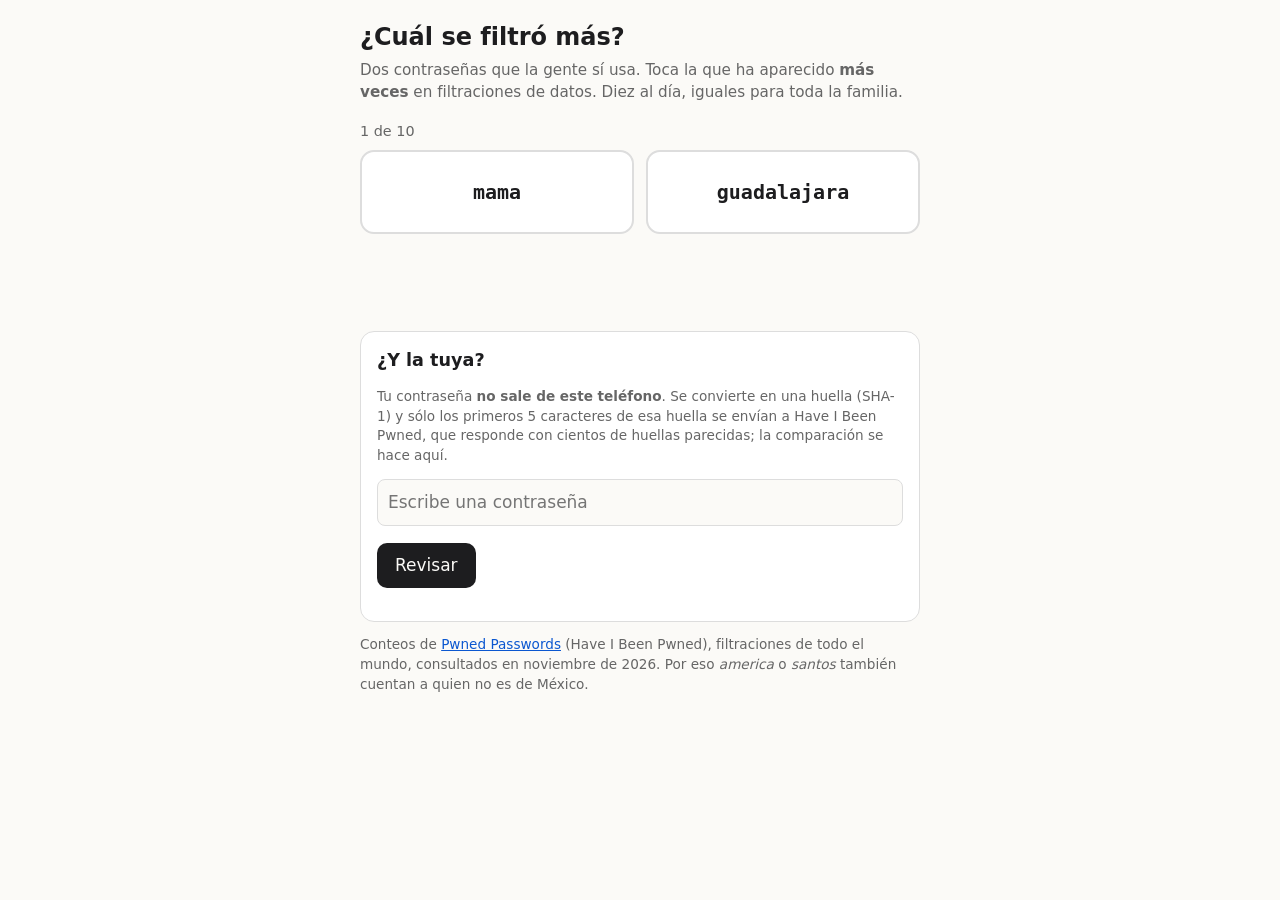
==== index.html @ 19a0a6c8 "Update ¿Cuál se filtró más? 2026-11-04 🤖 Generated with [Claude Code](https://claude.com/claude-code" ====
<!doctype html>
<html lang="es-MX">
<head>
<meta charset="utf-8">
<meta name="viewport" content="width=device-width, initial-scale=1">
<title>¿Cuál se filtró más? · un juego diario de contraseñas</title>
<meta name="description" content="Dos contraseñas que se usan en México: toca la que aparece más en filtraciones de datos. Diez pares al día, los mismos para todos.">
<style>
  :root { --bg:#fbfaf7; --fg:#1d1d1f; --mute:#666; --ok:#1a7f37; --bad:#b42318; --card:#fff; --line:#ddd; --accent:#b42318; --link:#0b57d0; }
  @media (prefers-color-scheme: dark) { :root { --bg:#141414; --fg:#eee; --mute:#aaa; --ok:#4ac26b; --bad:#ff6b5e; --card:#1f1f1f; --line:#333; --accent:#ff6b5e; --link:#8ab4f8; } }
  body { margin:0; font:17px/1.45 system-ui, sans-serif; background:var(--bg); color:var(--fg); }
  main { max-width:560px; margin:0 auto; padding:20px 16px 48px; }
  h1 { font-size:1.5rem; margin:0 0 4px; }
  .sub { color:var(--mute); margin:0 0 18px; font-size:.95rem; }
  .progress { color:var(--mute); font-size:.9rem; margin-bottom:8px; }
  .pair { display:grid; grid-template-columns:1fr 1fr; gap:12px; }
  button.pw { font:600 1.25rem ui-monospace, monospace; padding:28px 8px; border-radius:14px;
    border:2px solid var(--line); background:var(--card); color:var(--fg); cursor:pointer; overflow-wrap:anywhere; }
  button.pw:disabled { cursor:default; }
  button.pw.win { border-color:var(--ok); } button.pw.lose { opacity:.75; }
  .n { display:block; font:400 .95rem system-ui, sans-serif; color:var(--mute); margin-top:8px; }
  #verdict { min-height:3em; margin:14px 0 8px; }
  .ok { color:var(--ok); font-weight:600; } .bad { color:var(--bad); font-weight:600; }
  button.next { font:inherit; padding:10px 18px; border-radius:10px; border:0; background:var(--fg); color:var(--bg); cursor:pointer; }
  section.box { margin-top:32px; padding:16px; border:1px solid var(--line); border-radius:14px; background:var(--card); }
  section.box h2 { font-size:1.1rem; margin:0 0 6px; }
  input[type=password] { font:inherit; width:100%; box-sizing:border-box; padding:10px; border-radius:8px; border:1px solid var(--line); background:var(--bg); color:var(--fg); }
  .small { color:var(--mute); font-size:.85rem; }
  a { color:var(--link); }
  [hidden] { display:none !important; }
</style>
</head>
<body>
<main>
  <h1>¿Cuál se filtró más?</h1>
  <p class="sub">Dos contraseñas que la gente sí usa. Toca la que ha aparecido <b>más veces</b> en filtraciones de datos. Diez al día, iguales para toda la familia.</p>

  <div id="game">
    <div class="progress" id="progress"></div>
    <div class="pair" id="pair"></div>
    <div id="verdict" aria-live="polite"></div>
    <button class="next" id="next" hidden>Siguiente</button>
  </div>
  <div id="done" hidden>
    <p id="score" class="ok"></p>
    <p id="share-line"></p>
    <p>Si alguna de estas es tu contraseña, cámbiala: quien roba cuentas prueba primero estas listas. Mejor una frase larga que sólo tú sepas (por ejemplo cuatro palabras al azar) y un gestor de contraseñas.</p>
  </div>

  <section class="box">
    <h2>¿Y la tuya?</h2>
    <p class="small">Tu contraseña <b>no sale de este teléfono</b>. Se convierte en una huella (SHA-1) y sólo los primeros 5 caracteres de esa huella se envían a Have I Been Pwned, que responde con cientos de huellas parecidas; la comparación se hace aquí.</p>
    <input type="password" id="mine" autocomplete="off" placeholder="Escribe una contraseña">
    <p><button class="next" id="check">Revisar</button></p>
    <p id="mine-out" aria-live="polite"></p>
  </section>

  <p class="small">Conteos de <a href="https://haveibeenpwned.com/Passwords">Pwned Passwords</a> (Have I Been Pwned), filtraciones de todo el mundo, consultados en noviembre de 2026. Por eso <i>america</i> o <i>santos</i> también cuentan a quien no es de México.</p>
</main>
<script src="counts.js"></script>
<script src="leak-logic.js"></script>
<script src="app.js"></script>
</body>
</html>
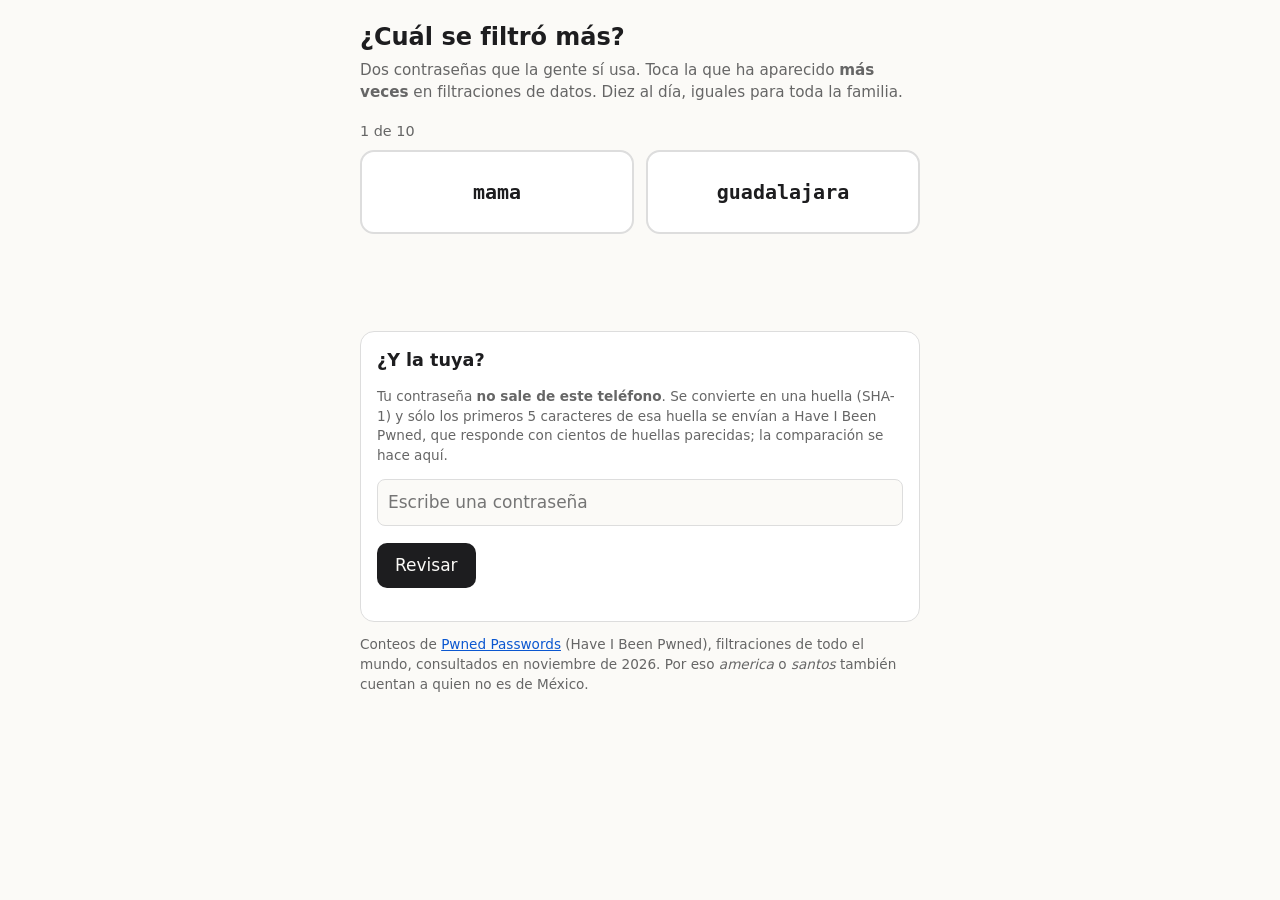
==== commit c7be35d5: "Update ¿Cuál se filtró más? 2026-11-04 🤖 Generated with [Claude Code](https://claude.com/claude-code" ====
--- a/index.html
+++ b/index.html
@@ -5,6 +5,16 @@
 <meta name="viewport" content="width=device-width, initial-scale=1">
 <title>¿Cuál se filtró más? · un juego diario de contraseñas</title>
 <meta name="description" content="Dos contraseñas que se usan en México: toca la que aparece más en filtraciones de datos. Diez pares al día, los mismos para todos.">
+<meta property="og:type" content="website">
+<meta property="og:url" content="https://matmat202.github.io/cual-se-filtro/">
+<meta property="og:title" content="¿Cuál se filtró más?">
+<meta property="og:description" content="Dos contraseñas que se usan en México: ¿cuál aparece más en filtraciones? Diez al día.">
+<meta property="og:image" content="https://matmat202.github.io/cual-se-filtro/icons/card.png">
+<meta property="og:image:width" content="1200">
+<meta property="og:image:height" content="630">
+<meta property="og:locale" content="es_MX">
+<meta name="twitter:card" content="summary_large_image">
+<link rel="apple-touch-icon" href="icons/icon-180.png">
 <style>
   :root { --bg:#fbfaf7; --fg:#1d1d1f; --mute:#666; --ok:#1a7f37; --bad:#b42318; --card:#fff; --line:#ddd; --accent:#b42318; --link:#0b57d0; }
   @media (prefers-color-scheme: dark) { :root { --bg:#141414; --fg:#eee; --mute:#aaa; --ok:#4ac26b; --bad:#ff6b5e; --card:#1f1f1f; --line:#333; --accent:#ff6b5e; --link:#8ab4f8; } }
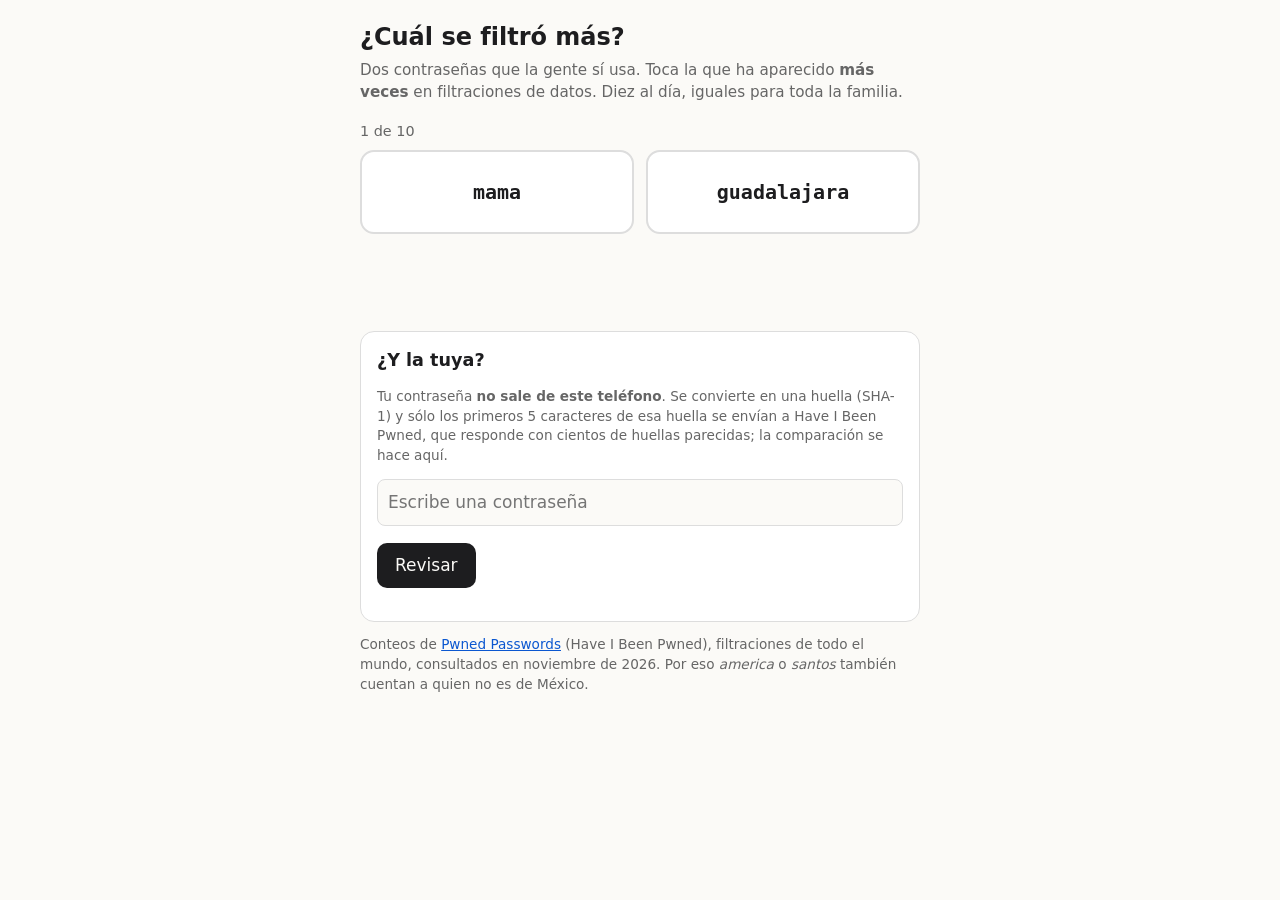
==== commit da351b71: "Update ¿Cuál se filtró más? 2026-11-12 🤖 Generated with [Claude Code](https://claude.com/claude-code" ====
--- a/index.html
+++ b/index.html
@@ -54,6 +54,8 @@
   <div id="done" hidden>
     <p id="score" class="ok"></p>
     <p id="share-line"></p>
+    <p><button class="next" id="share">Compartir resultado</button></p>
+    <p id="share-out" class="small" aria-live="polite" style="white-space:pre-line"></p>
     <p>Si alguna de estas es tu contraseña, cámbiala: quien roba cuentas prueba primero estas listas. Mejor una frase larga que sólo tú sepas (por ejemplo cuatro palabras al azar) y un gestor de contraseñas.</p>
   </div>
 
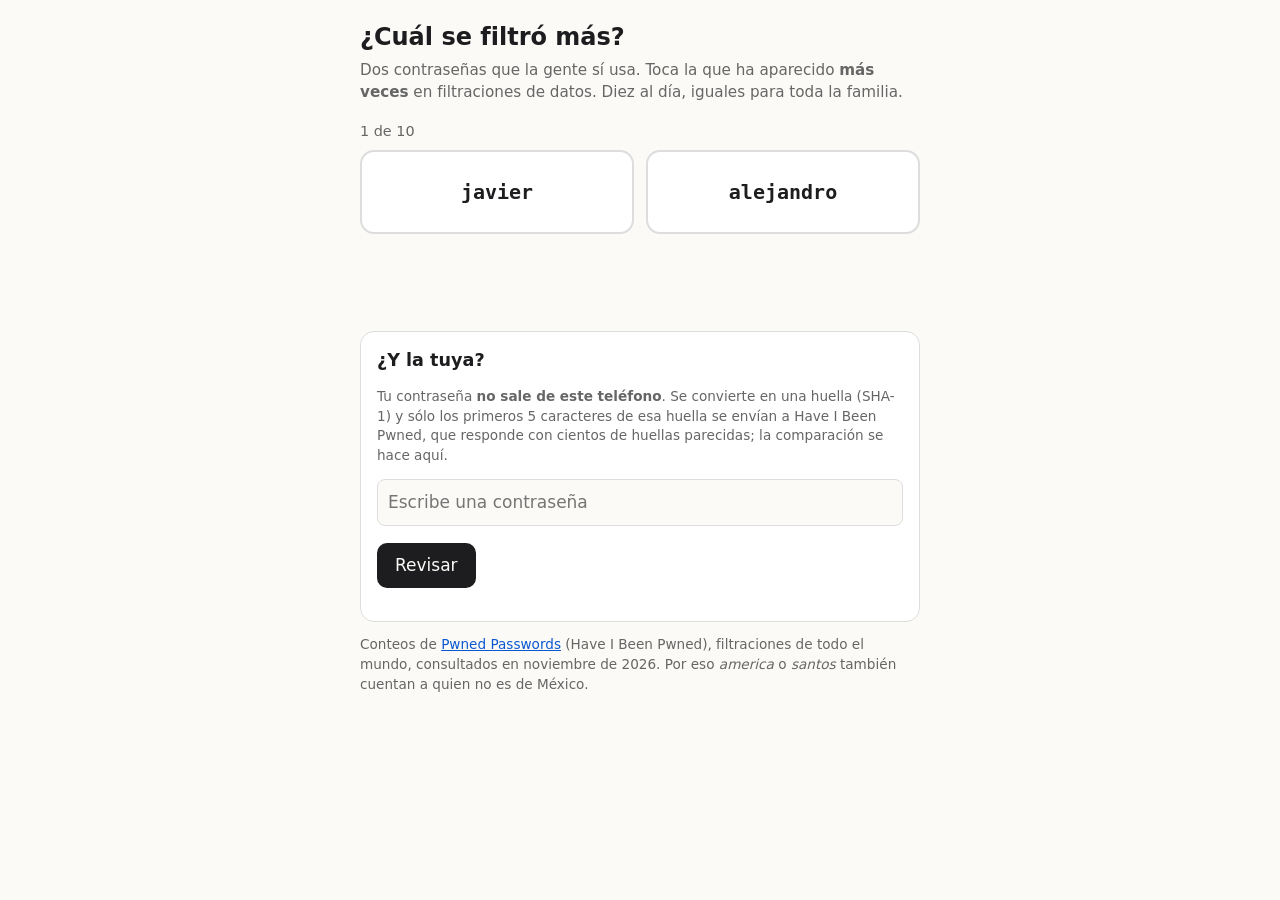
==== commit 76b48a26: "Update ¿Cuál se filtró más? 2026-11-15 🤖 Generated with [Claude Code](https://claude.com/claude-code" ====
--- a/index.html
+++ b/index.html
@@ -37,6 +37,14 @@
   input[type=password] { font:inherit; width:100%; box-sizing:border-box; padding:10px; border-radius:8px; border:1px solid var(--line); background:var(--bg); color:var(--fg); }
   .small { color:var(--mute); font-size:.85rem; }
   a { color:var(--link); }
+  h2.rev { font-size:1.1rem; margin:22px 0 2px; }
+  ol.review { list-style:none; padding:0; margin:8px 0 18px; }
+  ol.review li { display:grid; grid-template-columns:1.6em 1fr auto 1fr; gap:6px; align-items:baseline; padding:8px 0; border-bottom:1px solid var(--line); }
+  ol.review .w { font-family:ui-monospace, monospace; overflow-wrap:anywhere; }
+  ol.review .w b { font-weight:600; }
+  ol.review .picked b { text-decoration:underline; text-underline-offset:3px; text-decoration-thickness:2px; }
+  ol.review .c { display:block; font:400 .85rem system-ui, sans-serif; color:var(--mute); }
+  ol.review .gt { color:var(--mute); }
   [hidden] { display:none !important; }
 </style>
 </head>
@@ -56,6 +64,9 @@
     <p id="share-line"></p>
     <p><button class="next" id="share">Compartir resultado</button></p>
     <p id="share-out" class="small" aria-live="polite" style="white-space:pre-line"></p>
+    <h2 class="rev">Las diez de hoy</h2>
+    <p class="small">Primero la que se filtró más; subrayada, la que tocaste. Las cifras son veces vistas en filtraciones.</p>
+    <ol id="review" class="review"></ol>
     <p>Si alguna de estas es tu contraseña, cámbiala: quien roba cuentas prueba primero estas listas. Mejor una frase larga que sólo tú sepas (por ejemplo cuatro palabras al azar) y un gestor de contraseñas.</p>
   </div>
 
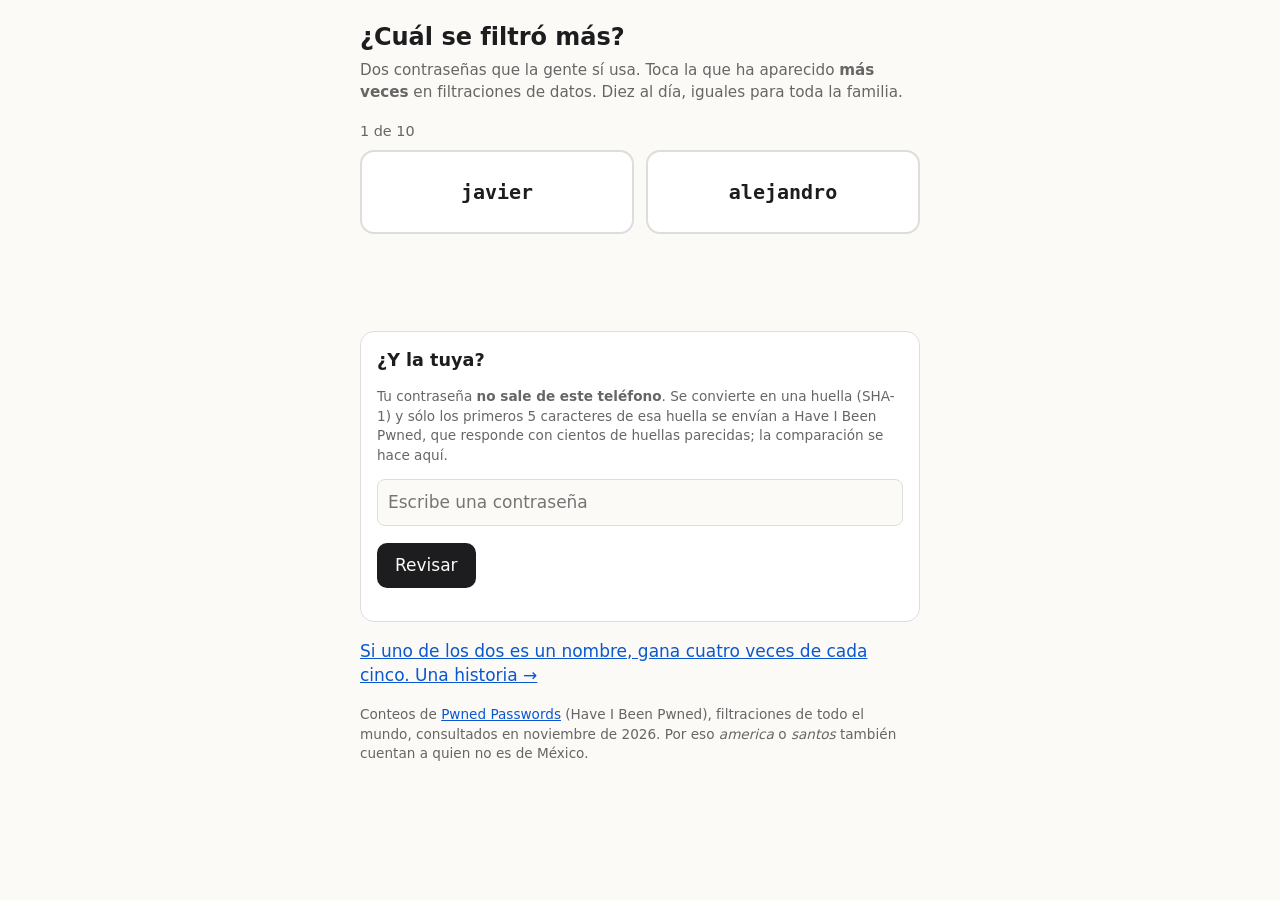
==== commit 358c86f1: "Update ¿Cuál se filtró más? 2026-11-16 🤖 Generated with [Claude Code](https://claude.com/claude-code" ====
--- a/index.html
+++ b/index.html
@@ -78,6 +78,7 @@
     <p id="mine-out" aria-live="polite"></p>
   </section>
 
+  <p><a href="story/">Si uno de los dos es un nombre, gana cuatro veces de cada cinco. Una historia →</a></p>
   <p class="small">Conteos de <a href="https://haveibeenpwned.com/Passwords">Pwned Passwords</a> (Have I Been Pwned), filtraciones de todo el mundo, consultados en noviembre de 2026. Por eso <i>america</i> o <i>santos</i> también cuentan a quien no es de México.</p>
 </main>
 <script src="counts.js"></script>
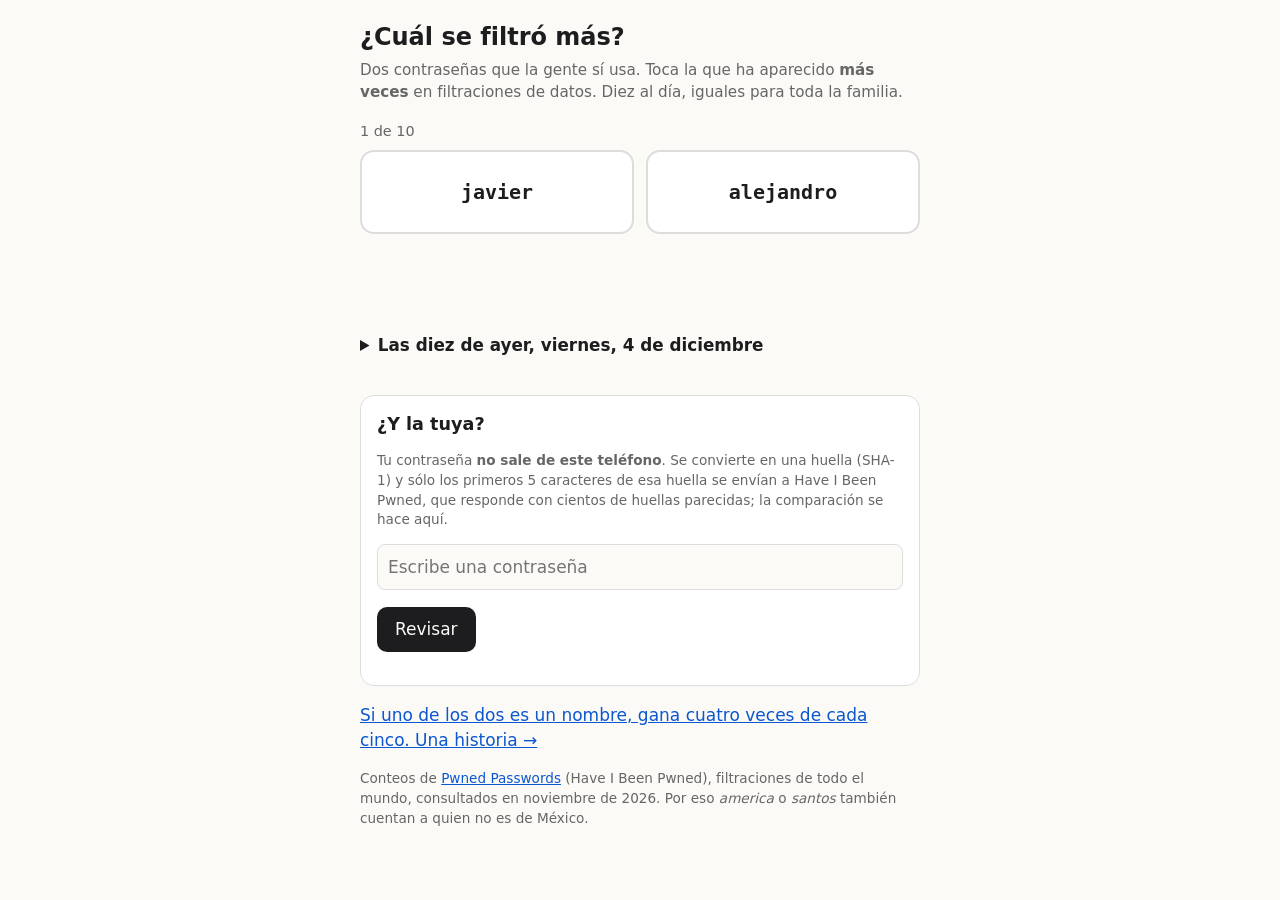
==== commit c7e7ecae: "Update ¿Cuál se filtró más? 2026-11-20 🤖 Generated with [Claude Code](https://claude.com/claude-code" ====
--- a/index.html
+++ b/index.html
@@ -45,6 +45,9 @@
   ol.review .picked b { text-decoration:underline; text-underline-offset:3px; text-decoration-thickness:2px; }
   ol.review .c { display:block; font:400 .85rem system-ui, sans-serif; color:var(--mute); }
   ol.review .gt { color:var(--mute); }
+  ol.review.plain li { grid-template-columns:1fr auto 1fr; }
+  details.ayer { margin-top:28px; }
+  details.ayer summary { cursor:pointer; font-weight:600; font-size:1.05rem; padding:6px 0; }
   [hidden] { display:none !important; }
 </style>
 </head>
@@ -62,6 +65,7 @@
   <div id="done" hidden>
     <p id="score" class="ok"></p>
     <p id="share-line"></p>
+    <p id="streak"></p>
     <p><button class="next" id="share">Compartir resultado</button></p>
     <p id="share-out" class="small" aria-live="polite" style="white-space:pre-line"></p>
     <h2 class="rev">Las diez de hoy</h2>
@@ -69,6 +73,12 @@
     <ol id="review" class="review"></ol>
     <p>Si alguna de estas es tu contraseña, cámbiala: quien roba cuentas prueba primero estas listas. Mejor una frase larga que sólo tú sepas (por ejemplo cuatro palabras al azar) y un gestor de contraseñas.</p>
   </div>
+
+  <details id="ayer" class="ayer" hidden>
+    <summary>Las diez de ayer, <span id="ayer-date"></span></summary>
+    <p class="small">Primero la que se filtró más. Por si no jugaste ayer, o para discutirlo en el chat.</p>
+    <ol id="ayer-list" class="review plain"></ol>
+  </details>
 
   <section class="box">
     <h2>¿Y la tuya?</h2>
